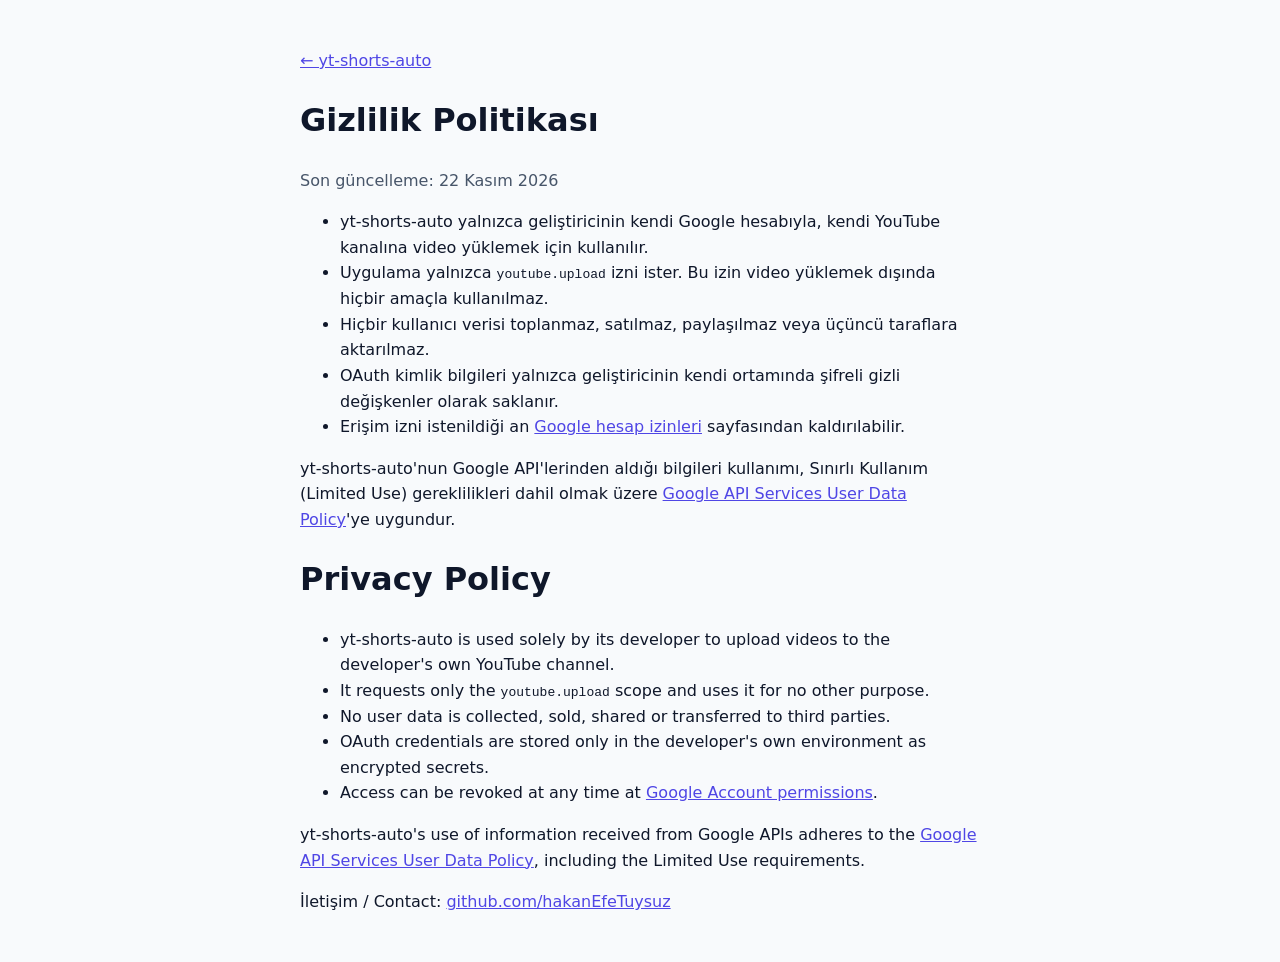
==== privacy.html @ c81f31d9 "Ana sayfa ve gizlilik politikası Co-Authored-By: Claude Opus 5.5 <noreply@anthropic.com>" ====
<!doctype html>
<html lang="tr">
<head>
<meta charset="utf-8">
<meta name="viewport" content="width=device-width, initial-scale=1">
<title>Gizlilik Politikası · yt-shorts-auto</title>
<style>
  body{font-family:system-ui,-apple-system,"Segoe UI",sans-serif;max-width:680px;margin:48px auto;padding:0 16px;line-height:1.6;color:#0f172a;background:#f8fafc}
  a{color:#4f46e5} .muted{color:#475569}
</style>
</head>
<body>
<p><a href="index.html">← yt-shorts-auto</a></p>
<h1>Gizlilik Politikası</h1>
<p class="muted">Son güncelleme: 22 Kasım 2026</p>
<ul>
  <li>yt-shorts-auto yalnızca geliştiricinin kendi Google hesabıyla, kendi YouTube kanalına video
      yüklemek için kullanılır.</li>
  <li>Uygulama yalnızca <code>youtube.upload</code> izni ister. Bu izin video yüklemek dışında
      hiçbir amaçla kullanılmaz.</li>
  <li>Hiçbir kullanıcı verisi toplanmaz, satılmaz, paylaşılmaz veya üçüncü taraflara aktarılmaz.</li>
  <li>OAuth kimlik bilgileri yalnızca geliştiricinin kendi ortamında şifreli gizli değişkenler olarak
      saklanır.</li>
  <li>Erişim izni istenildiği an <a href="https://myaccount.google.com/permissions">Google hesap
      izinleri</a> sayfasından kaldırılabilir.</li>
</ul>
<p>yt-shorts-auto'nun Google API'lerinden aldığı bilgileri kullanımı, Sınırlı Kullanım (Limited Use)
gereklilikleri dahil olmak üzere
<a href="https://developers.google.com/terms/api-services-user-data-policy">Google API Services User Data Policy</a>'ye uygundur.</p>

<h1>Privacy Policy</h1>
<ul>
  <li>yt-shorts-auto is used solely by its developer to upload videos to the developer's own YouTube channel.</li>
  <li>It requests only the <code>youtube.upload</code> scope and uses it for no other purpose.</li>
  <li>No user data is collected, sold, shared or transferred to third parties.</li>
  <li>OAuth credentials are stored only in the developer's own environment as encrypted secrets.</li>
  <li>Access can be revoked at any time at <a href="https://myaccount.google.com/permissions">Google Account permissions</a>.</li>
</ul>
<p>yt-shorts-auto's use of information received from Google APIs adheres to the
<a href="https://developers.google.com/terms/api-services-user-data-policy">Google API Services User Data Policy</a>,
including the Limited Use requirements.</p>

<p>İletişim / Contact: <a href="https://github.com/hakanEfeTuysuz">github.com/hakanEfeTuysuz</a></p>
</body>
</html>
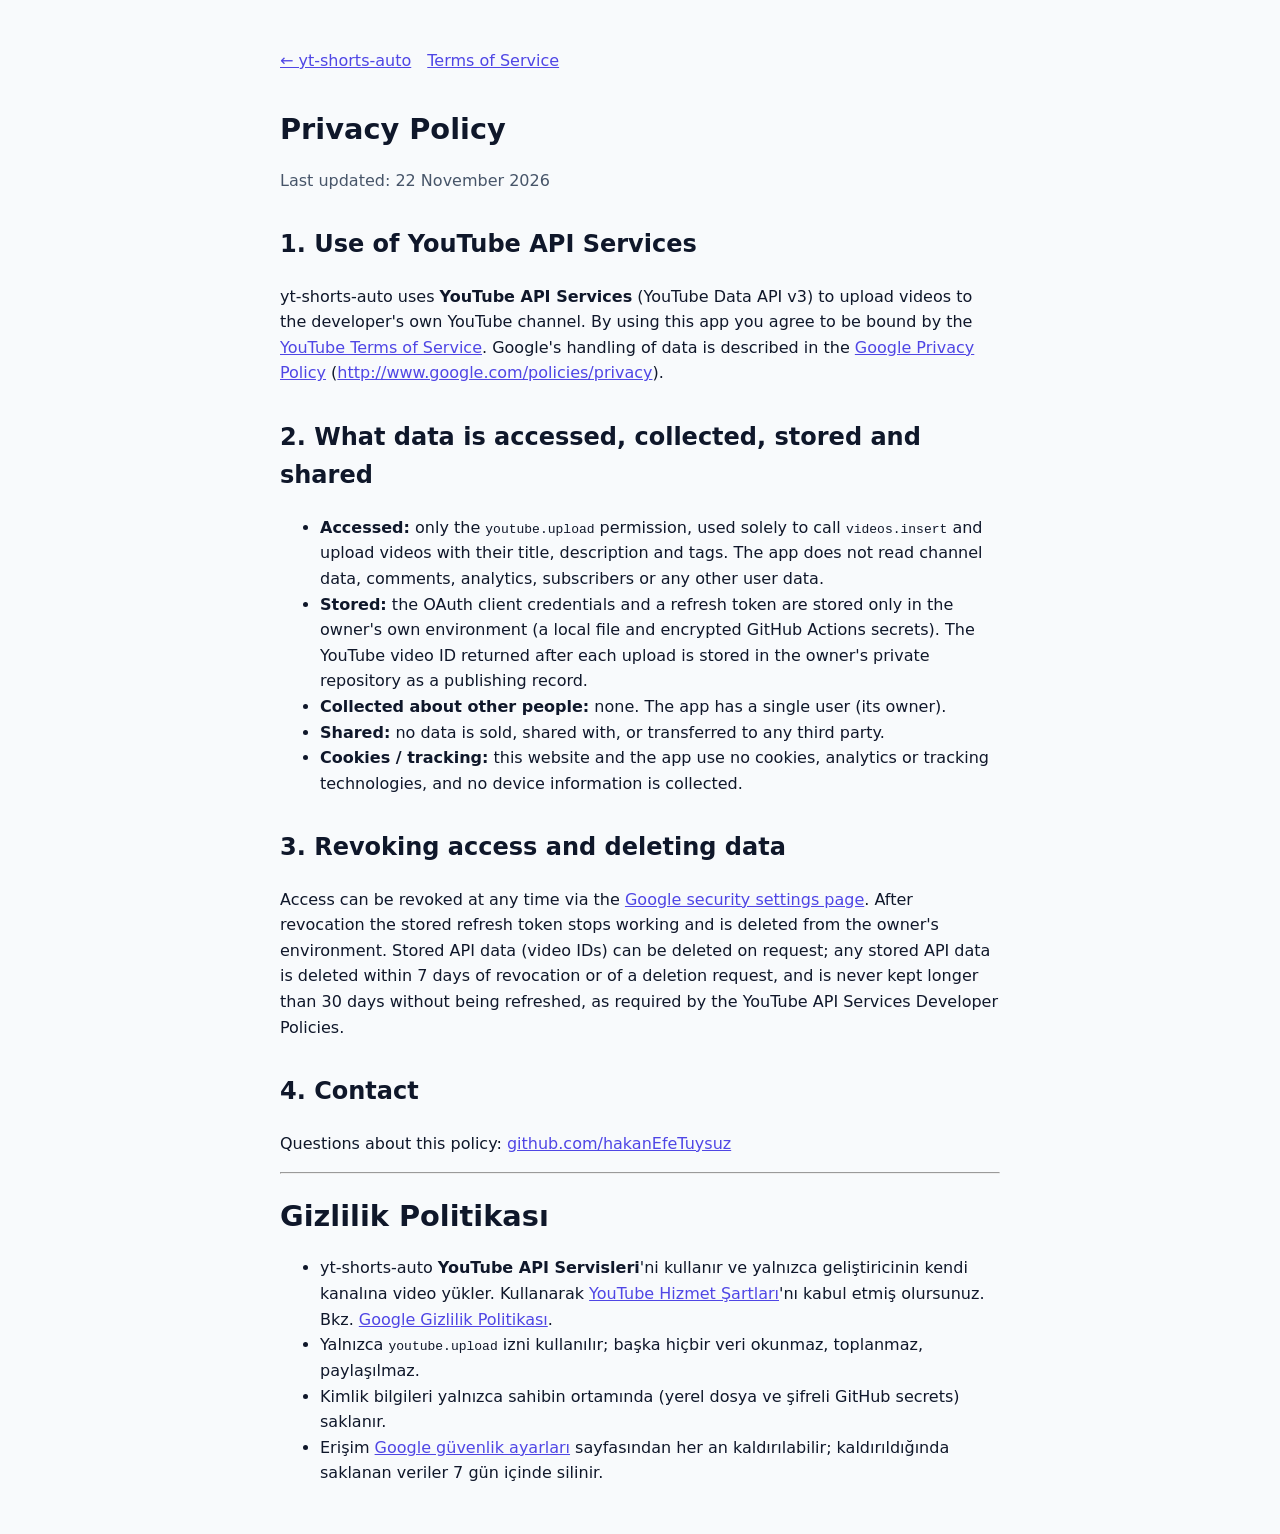
==== commit 473a5804: "YouTube API politikalarına uygun gizlilik politikası, hizmet şartları ve ana sayfa Co-Authored-By: C" ====
--- a/privacy.html
+++ b/privacy.html
@@ -3,43 +3,56 @@
 <head>
 <meta charset="utf-8">
 <meta name="viewport" content="width=device-width, initial-scale=1">
-<title>Gizlilik Politikası · yt-shorts-auto</title>
-<style>
-  body{font-family:system-ui,-apple-system,"Segoe UI",sans-serif;max-width:680px;margin:48px auto;padding:0 16px;line-height:1.6;color:#0f172a;background:#f8fafc}
-  a{color:#4f46e5} .muted{color:#475569}
-</style>
+<title>Privacy Policy · yt-shorts-auto</title>
+<link rel="stylesheet" href="style.css">
 </head>
 <body>
-<p><a href="index.html">← yt-shorts-auto</a></p>
+<nav><a href="index.html">← yt-shorts-auto</a><a href="terms.html">Terms of Service</a></nav>
+<h1>Privacy Policy</h1>
+<p class="muted">Last updated: 22 November 2026</p>
+
+<h2>1. Use of YouTube API Services</h2>
+<p>yt-shorts-auto uses <strong>YouTube API Services</strong> (YouTube Data API v3) to upload videos
+to the developer's own YouTube channel. By using this app you agree to be bound by the
+<a href="https://www.youtube.com/t/terms">YouTube Terms of Service</a>. Google's handling of data is
+described in the <a href="https://policies.google.com/privacy">Google Privacy Policy</a>
+(<a href="http://www.google.com/policies/privacy">http://www.google.com/policies/privacy</a>).</p>
+
+<h2>2. What data is accessed, collected, stored and shared</h2>
+<ul>
+  <li><strong>Accessed:</strong> only the <code>youtube.upload</code> permission, used solely to call
+      <code>videos.insert</code> and upload videos with their title, description and tags.
+      The app does not read channel data, comments, analytics, subscribers or any other user data.</li>
+  <li><strong>Stored:</strong> the OAuth client credentials and a refresh token are stored only in the
+      owner's own environment (a local file and encrypted GitHub Actions secrets). The YouTube video ID
+      returned after each upload is stored in the owner's private repository as a publishing record.</li>
+  <li><strong>Collected about other people:</strong> none. The app has a single user (its owner).</li>
+  <li><strong>Shared:</strong> no data is sold, shared with, or transferred to any third party.</li>
+  <li><strong>Cookies / tracking:</strong> this website and the app use no cookies, analytics or
+      tracking technologies, and no device information is collected.</li>
+</ul>
+
+<h2>3. Revoking access and deleting data</h2>
+<p>Access can be revoked at any time via the
+<a href="https://security.google.com/settings/security/permissions">Google security settings page</a>.
+After revocation the stored refresh token stops working and is deleted from the owner's environment.
+Stored API data (video IDs) can be deleted on request; any stored API data is deleted within 7 days
+of revocation or of a deletion request, and is never kept longer than 30 days without being refreshed,
+as required by the YouTube API Services Developer Policies.</p>
+
+<h2>4. Contact</h2>
+<p>Questions about this policy: <a href="https://github.com/hakanEfeTuysuz">github.com/hakanEfeTuysuz</a></p>
+
+<hr>
 <h1>Gizlilik Politikası</h1>
-<p class="muted">Son güncelleme: 22 Kasım 2026</p>
 <ul>
-  <li>yt-shorts-auto yalnızca geliştiricinin kendi Google hesabıyla, kendi YouTube kanalına video
-      yüklemek için kullanılır.</li>
-  <li>Uygulama yalnızca <code>youtube.upload</code> izni ister. Bu izin video yüklemek dışında
-      hiçbir amaçla kullanılmaz.</li>
-  <li>Hiçbir kullanıcı verisi toplanmaz, satılmaz, paylaşılmaz veya üçüncü taraflara aktarılmaz.</li>
-  <li>OAuth kimlik bilgileri yalnızca geliştiricinin kendi ortamında şifreli gizli değişkenler olarak
-      saklanır.</li>
-  <li>Erişim izni istenildiği an <a href="https://myaccount.google.com/permissions">Google hesap
-      izinleri</a> sayfasından kaldırılabilir.</li>
+  <li>yt-shorts-auto <strong>YouTube API Servisleri</strong>'ni kullanır ve yalnızca geliştiricinin kendi
+      kanalına video yükler. Kullanarak <a href="https://www.youtube.com/t/terms">YouTube Hizmet Şartları</a>'nı
+      kabul etmiş olursunuz. Bkz. <a href="https://policies.google.com/privacy">Google Gizlilik Politikası</a>.</li>
+  <li>Yalnızca <code>youtube.upload</code> izni kullanılır; başka hiçbir veri okunmaz, toplanmaz, paylaşılmaz.</li>
+  <li>Kimlik bilgileri yalnızca sahibin ortamında (yerel dosya ve şifreli GitHub secrets) saklanır.</li>
+  <li>Erişim <a href="https://security.google.com/settings/security/permissions">Google güvenlik ayarları</a>
+      sayfasından her an kaldırılabilir; kaldırıldığında saklanan veriler 7 gün içinde silinir.</li>
 </ul>
-<p>yt-shorts-auto'nun Google API'lerinden aldığı bilgileri kullanımı, Sınırlı Kullanım (Limited Use)
-gereklilikleri dahil olmak üzere
-<a href="https://developers.google.com/terms/api-services-user-data-policy">Google API Services User Data Policy</a>'ye uygundur.</p>
-
-<h1>Privacy Policy</h1>
-<ul>
-  <li>yt-shorts-auto is used solely by its developer to upload videos to the developer's own YouTube channel.</li>
-  <li>It requests only the <code>youtube.upload</code> scope and uses it for no other purpose.</li>
-  <li>No user data is collected, sold, shared or transferred to third parties.</li>
-  <li>OAuth credentials are stored only in the developer's own environment as encrypted secrets.</li>
-  <li>Access can be revoked at any time at <a href="https://myaccount.google.com/permissions">Google Account permissions</a>.</li>
-</ul>
-<p>yt-shorts-auto's use of information received from Google APIs adheres to the
-<a href="https://developers.google.com/terms/api-services-user-data-policy">Google API Services User Data Policy</a>,
-including the Limited Use requirements.</p>
-
-<p>İletişim / Contact: <a href="https://github.com/hakanEfeTuysuz">github.com/hakanEfeTuysuz</a></p>
 </body>
 </html>
--- a/style.css
+++ b/style.css
@@ -0,0 +1,4 @@
+body{font-family:system-ui,-apple-system,"Segoe UI",sans-serif;max-width:720px;margin:48px auto;padding:0 16px;line-height:1.6;color:#0f172a;background:#f8fafc}
+h1{font-size:1.8rem;margin-bottom:.2rem} h2{margin-top:2rem} a{color:#4f46e5} .muted{color:#475569}
+nav{margin:1rem 0 2rem;display:flex;gap:16px;flex-wrap:wrap} .yt{display:inline-block;background:#ff0000;color:#fff;font-weight:700;padding:2px 10px;border-radius:6px}
+footer{margin-top:3rem;padding-top:1rem;border-top:1px solid #cbd5e1;font-size:.9rem;color:#475569}
